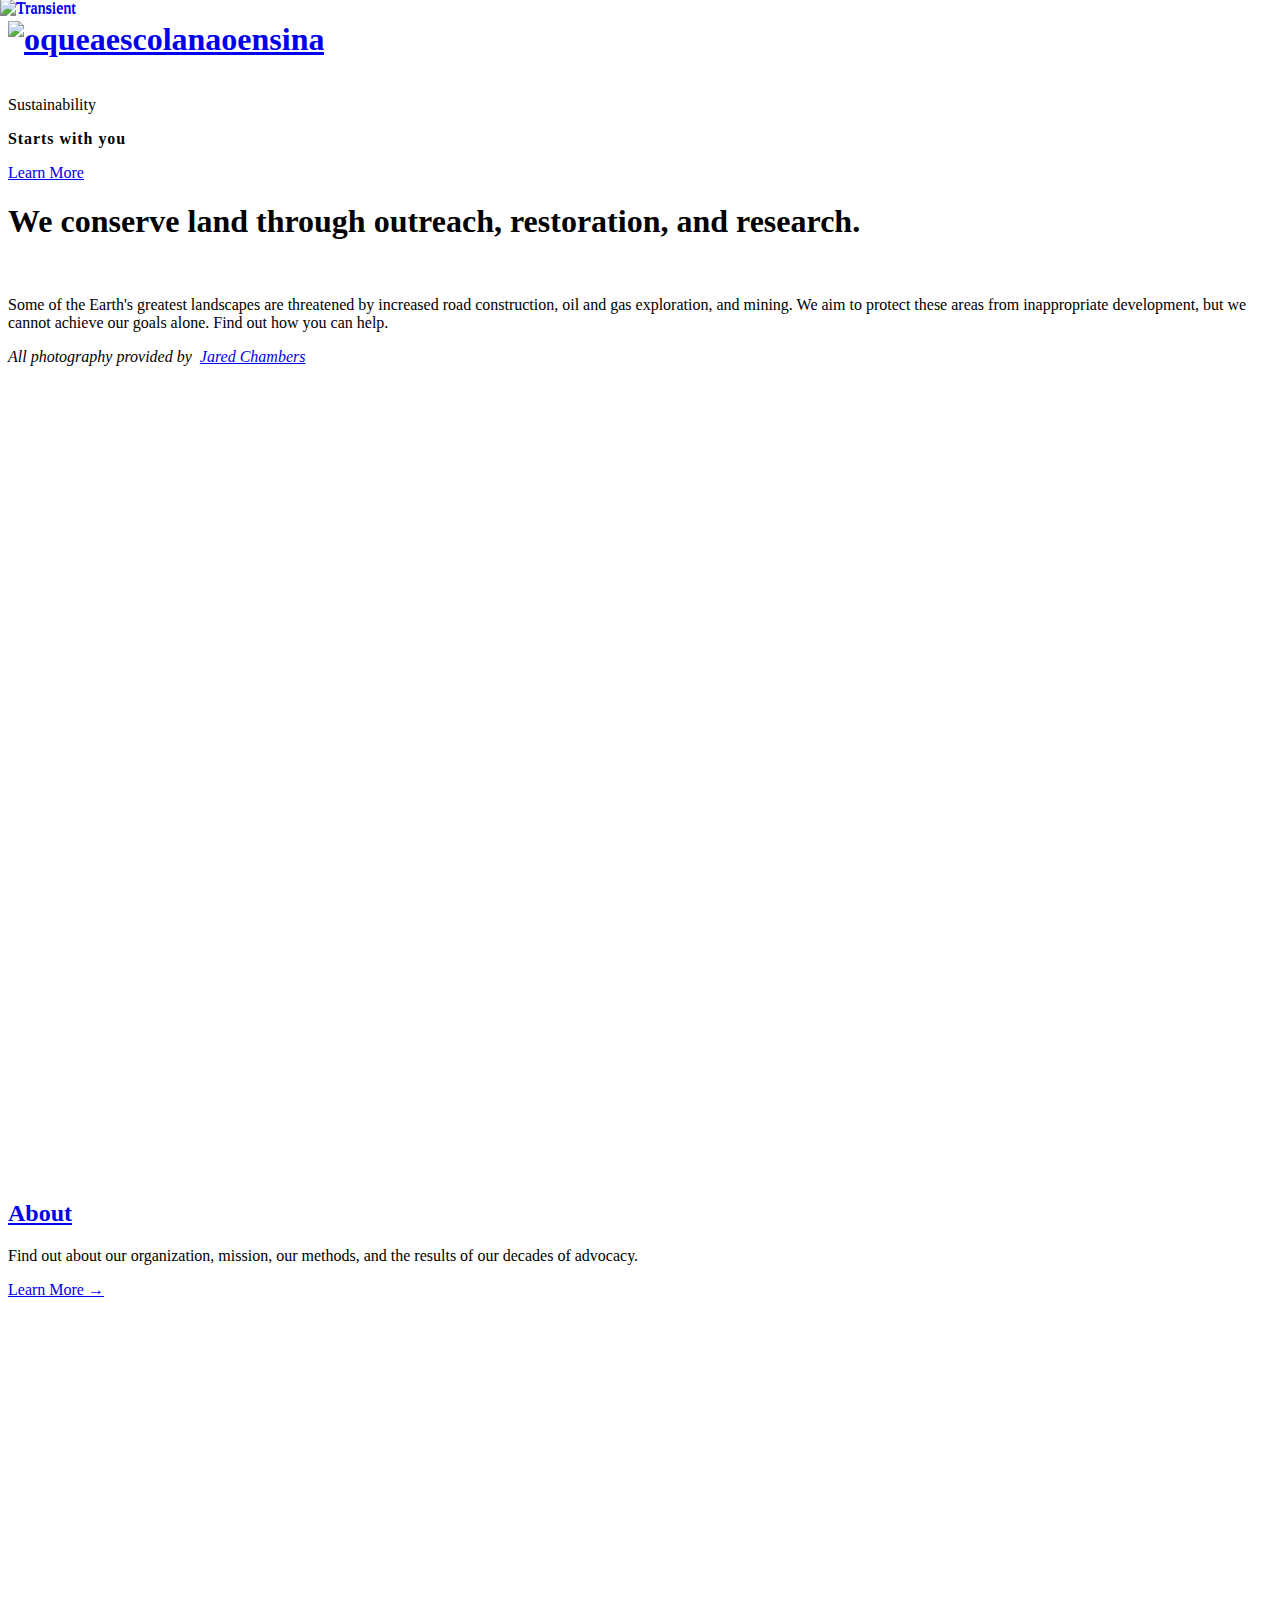
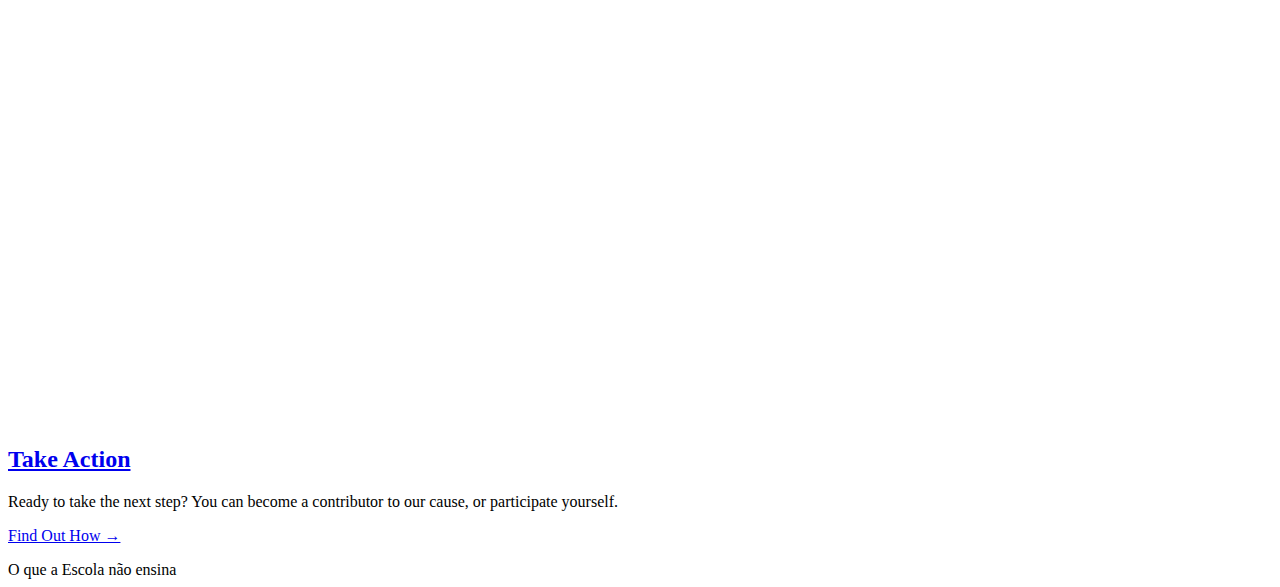
==== index.html @ 3d0750bb "fix: URL images" ====
<!DOCTYPE html>
<html>

<head>
  <meta http-equiv="Content-Type" content="text/html; charset=UTF-8">
  <meta http-equiv="X-UA-Compatible" content="IE=edge,chrome=1">
  <meta name="viewport" content="width=device-width, initial-scale=1">
  <base href=".">

  <title>O que a Escola não ensina</title>
  <link rel="shortcut icon" href="images/favicon.ico" type="image/x-icon">
  <link rel="icon" href="images/favicon.ico" type="image/x-icon">

  <link rel="canonical" href="https://oqueaescolanaoensina.github.io">
  <link rel="stylesheet" type="text/css" href="./css/main.css">
  <link rel="stylesheet" type="text/css" href="./css/fonts.css">
</head>

<body id="collection" class="transparent-header enable-nav-button nav-button-style-outline nav-button-corner-style-pill banner-button-style-solid banner-button-corner-style-pill
banner-slideshow-controls-arrows meta-priority-date hide-entry-author hide-list-entry-footer hide-blog-sidebar center-navigation--info
event-show-past-events event-thumbnails event-thumbnail-size-32-standard event-date-label event-list-show-cats event-list-date
event-list-time event-list-address event-icalgcal-links event-excerpts gallery-design-grid aspect-ratio-auto lightbox-style-light
gallery-navigation-bullets gallery-info-overlay-show-on-hover gallery-aspect-ratio-32-standard gallery-arrow-style-no-background
gallery-transitions-fade gallery-show-arrows gallery-auto-crop product-list-titles-under product-list-alignment-center product-item-size-11-square
product-image-auto-crop product-gallery-size-11-square show-product-price show-product-item-nav product-social-sharing newsletter-style-light
hide-opentable-icons opentable-style-dark small-button-style-solid small-button-shape-square medium-button-style-solid medium-button-shape-square
large-button-style-solid large-button-shape-square image-block-poster-text-alignment-center image-block-card-dynamic-font-sizing
image-block-card-content-position-center image-block-card-text-alignment-left image-block-overlap-dynamic-font-sizing image-block-overlap-content-position-center
image-block-overlap-text-alignment-left image-block-collage-dynamic-font-sizing image-block-collage-content-position-top
image-block-collage-text-alignment-left image-block-stack-dynamic-font-sizing image-block-stack-text-alignment-left button-style-solid
button-corner-style-square tweak-product-quick-view-button-style-floating tweak-product-quick-view-button-position-bottom
tweak-product-quick-view-lightbox-excerpt-display-truncate tweak-product-quick-view-lightbox-show-arrows tweak-product-quick-view-lightbox-show-close-button
tweak-product-quick-view-lightbox-controls-weight-light native-currency-code-usd collection-type-page collection-layout-default
collection homepage mobile-style-available has-banner-image general-page"
>
  <div id="sqs-signup-pill" class="-widget sqs-widget sqs-signup-pill">
    <div class="sqs-signup-pill-content">
      <div class="sqs-signup-pill-body">
        <a href="#" class="body-overlay"></a>
        <div class="sqs-announcement-bar-dropzone"></div>
        
        <div id="siteWrapper" class="clearfix">

          <header id="header" class="show-on-scroll" data-offset-el=".index-section" data-offset-behavior="bottom" role="banner">
            <div class="header-inner">
              <div id="logoWrapper" class="wrapper" data-content-field="site-title">

                <h1 id="logoImage">
                  <a href="./">
                    <img src="./images/logo.png" alt="oqueaescolanaoensina">
                  </a>
                </h1>

              </div>
            </div>
          </header>

          <div id="promotedGalleryWrapper" class="sqs-layout promoted-gallery-wrapper">
            <div class="row">
              <div class="col"></div>
            </div>
          </div>          <div class="banner-thumbnail-wrapper has-description" data-content-field="main-image" data-collection-id="52e175e7e4b03c845ac17314"
            data-edit-main-image="Banner" data-annotation-alignment="bottom left">

            <div class="color-overlay"></div>
            <div id="thumbnail" class="loading content-fill" style="overflow: hidden;"></div>

            <div class="desc-wrapper" data-collection-id="52e175e7e4b03c845ac17314">
              <p>Sustainability</p>
              <p>
                <strong data-shrink-original-size="68" style="letter-spacing: 0.0588235em;">Starts with you</strong>
              </p>
              <p>
                <a href="./what-we-do-oqueaescolanaoensina">Learn More</a>
              </p>
            </div>
          </div>

          <main id="page" role="main">
            <div id="content" class="main-content" data-content-field="main-content" data-edit-main-image="Banner">
              <div class="sqs-layout sqs-grid-12 columns-12">
                <div class="row sqs-row">
                  <div class="col sqs-col-12 span-12">
                    <div class="sqs-block html-block sqs-block-html" data-block-type="2" id="block-1">
                      <div class="sqs-block-content">
                        <h1 class="text-align-center">We conserve land through outreach, restoration, and research.</h1>
                      </div>
                    </div>
                    <div class="row sqs-row">
                      <div class="col sqs-col-2 span-2">
                        <div class="sqs-block spacer-block sqs-block-spacer sized vsize-1" data-block-type="21" id="block-8">
                          <div class="sqs-block-content">&nbsp;</div>
                        </div>
                      </div>
                      <div class="col sqs-col-8 span-8">
                        <div class="sqs-block html-block sqs-block-html" data-block-type="2" id="block-2">
                          <div class="sqs-block-content">
                            <p class="text-align-center">Some of the Earth's greatest landscapes are threatened by increased road construction, oil and
                              gas exploration, and mining. We aim to protect these areas from inappropriate development,
                              but we cannot achieve our goals alone. Find out how you can help.</p>
                            <p class="text-align-center">
                              <em>All photography provided by&nbsp;
                                <a target="_blank" href="http://jaredchambers.com/">Jared Chambers</a>
                              </em>
                            </p>
                          </div>
                        </div>
                      </div>
                      <div class="col sqs-col-2 span-2">
                        <div class="sqs-block spacer-block sqs-block-spacer sized vsize-1" data-block-type="21" id="block-3">
                          <div class="sqs-block-content">&nbsp;</div>
                        </div>
                      </div>
                    </div>
                    <div class="sqs-block spacer-block sqs-block-spacer" data-aspect-ratio="4.17910447761194" data-block-type="21"
                      id="block-7a56501d246aa7e7f24d">
                      <div class="sqs-block-content sqs-intrinsic" style="padding-bottom: 4.1791%;">&nbsp;</div>
                    </div>
                    <div class="row sqs-row">
                      <div class="col sqs-col-6 span-6">
                        <div class="sqs-block image-block sqs-block-image sqs-text-ready" data-block-type="5" id="block-4">
                          <div class="sqs-block-content">                            <div class="image-block-outer-wrapper layout-caption-below design-layout-inline">

                              <div class="intrinsic" style="max-width:1280.0px;">

                                <a href="./what-we-do-oqueaescolanaoensina">

                                  <div style="padding-bottom: 56.1719%; overflow: hidden;" class="image-block-wrapper   has-aspect-ratio" data-description=""
                                   >
                                    <img class="thumb-image loaded" data-src="./images/sample-1.jpeg"
                                      data-image="./images/sample-1.jpeg"
                                      data-image-dimensions="1280x719" data-image-focal-point="0.5,0.5" data-load="false" data-image-id="52ed63b1e4b04368c021b921"
                                      data-type="image" data-position-mode="standard" alt="Transient" src="./images/sample-1.jpeg"
                                      style="left: -0.00920174%; top: 0%; width: 100.018%; height: 100%; position: absolute;"
                                      data-image-resolution="500w">
                                  </div>

                                </a>

                              </div>

                            </div>
                          </div>
                        </div>
                        <div class="sqs-block html-block sqs-block-html" data-block-type="2" id="block-5">
                          <div class="sqs-block-content">
                            <h2 class="text-align-center">
                              <a href="./about-us-oqueaescolanaoensina">About</a>
                            </h2>
                            <p class="text-align-center">Find out about our organization, mission, our&nbsp;methods, and the results of our decades of
                              advocacy.</p>
                            <p class="text-align-center">
                              <a href="./about-us-oqueaescolanaoensina">Learn More&nbsp;→</a>
                            </p>
                          </div>
                        </div>
                      </div>
                      <div class="col sqs-col-6 span-6">
                        <div class="sqs-block image-block sqs-block-image sqs-text-ready" data-block-type="5" id="block-6">
                          <div class="sqs-block-content">                            <div class="image-block-outer-wrapper layout-caption-below design-layout-inline">

                              <div class="intrinsic" style="max-width:1280.0px;">

                                <a href="./take-action-oqueaescolanaoensina">

                                  <div style="padding-bottom: 56.25%; overflow: hidden;" class="image-block-wrapper   has-aspect-ratio" data-description=""
                                   >
                                    <img class="thumb-image loaded" data-src="./images/sample-2.jpg"
                                      data-image="./images/sample-2.jpg"
                                      data-image-dimensions="1280x720" data-image-focal-point="0.5,0.5" data-load="false" data-image-id="52ed63dae4b002e453efcdde"
                                      data-type="image" data-position-mode="standard" alt="Transient" src="./images/sample-2.jpg"
                                      style="left: 0%; top: -0.0603282%; width: 100%; height: 100.121%; position: absolute;"
                                      data-image-resolution="500w">
                                  </div>

                                </a>
                              </div>

                            </div>
                          </div>
                        </div>
                        <div class="sqs-block html-block sqs-block-html" data-block-type="2" id="block-7">
                          <div class="sqs-block-content">
                            <h2 class="text-align-center">
                              <a href="./take-action-oqueaescolanaoensina">Take Action</a>
                            </h2>
                            <p class="text-align-center">Ready to take the next step? You can&nbsp;become a contributor to our cause, or participate yourself.</p>
                            <p
                              class="text-align-center">
                              <a href="./take-action-oqueaescolanaoensina">Find Out How&nbsp;→</a>
                              </p>
                          </div>
                        </div>
                      </div>
                    </div>
                  </div>
                </div>
              </div>
            </div>
          </main>

          <footer id="footer" role="contentinfo">
            <div class="footer-inner">
              <div id="siteInfo">
                <span class="site-address">O que a Escola não ensina</span>
              </div>
            </div>
          </footer>

        </div>
</body>
</html>
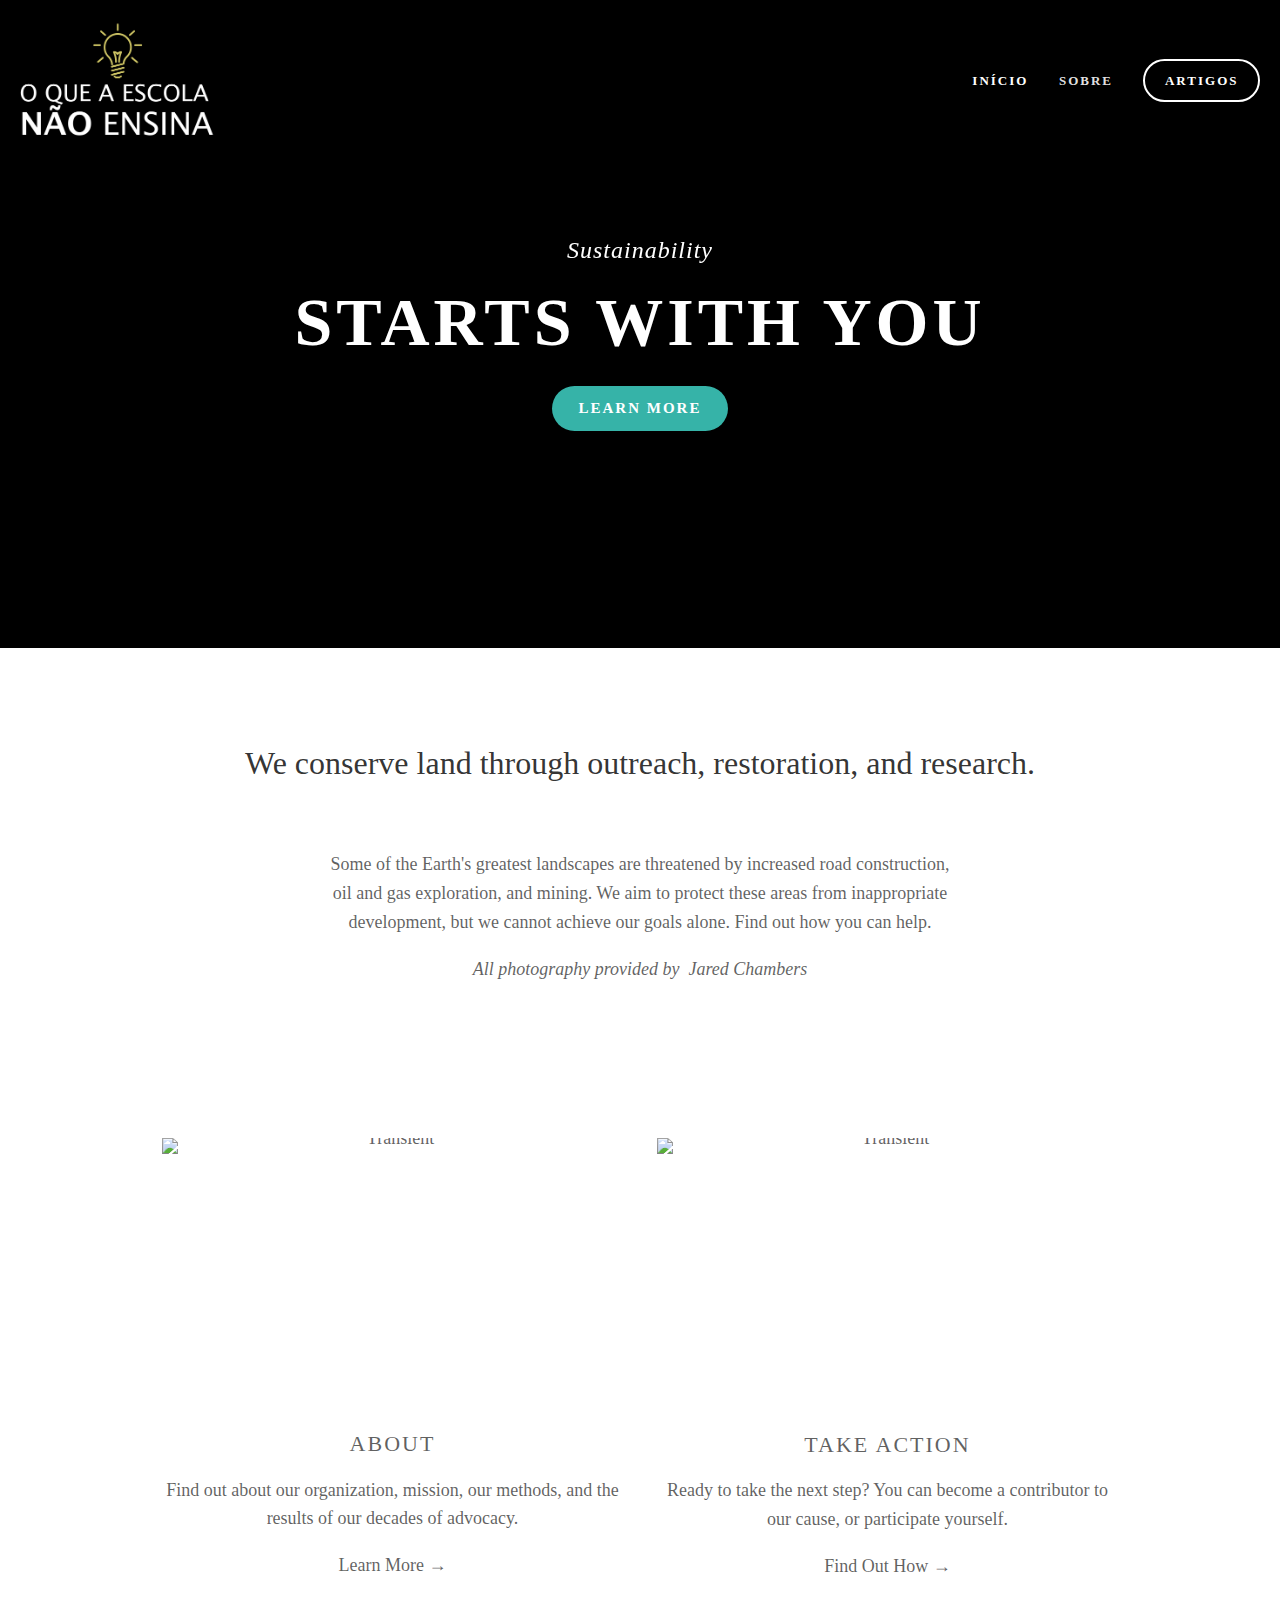
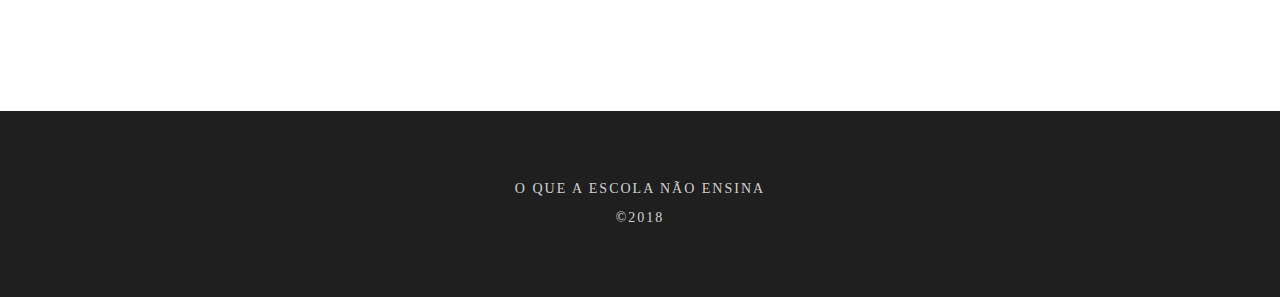
==== commit 0d542b92: "feature: new page "sobre"" ====
--- a/index.html
+++ b/index.html
@@ -14,6 +14,7 @@
   <link rel="canonical" href="https://oqueaescolanaoensina.github.io">
   <link rel="stylesheet" type="text/css" href="./css/main.css">
   <link rel="stylesheet" type="text/css" href="./css/fonts.css">
+  <style>#banner {background-image: url(./images/header-banner-home.jpeg)}</style>
 </head>
 
 <body id="collection" class="transparent-header enable-nav-button nav-button-style-outline nav-button-corner-style-pill banner-button-style-solid banner-button-corner-style-pill
@@ -50,7 +51,37 @@
                     <img src="./images/logo.png" alt="oqueaescolanaoensina">
                   </a>
                 </h1>
-
+              </div>
+              <div class="mobile-nav-toggle">
+                <div class="top-bar"></div>
+                <div class="middle-bar"></div>
+                <div class="bottom-bar"></div>
+              </div>
+              <div id="headerNav">
+                <div id="mainNavWrapper" class="nav-wrapper" data-content-field="navigation-mainNav">
+                  <nav id="mainNavigation" data-content-field="navigation-mainNav">
+                    <div class="collection active homepage">
+                      <a href="/">
+                        Início
+                      </a>
+                    </div>
+                    <div class="collection">
+                      <a href="/sobre.html">
+                        Sobre
+                      </a>
+                    </div>
+                    <div class="collection">
+                      <a href="/artigos.html">
+                        Artigos
+                      </a>
+                    </div>
+                  </nav>
+                </div>
+                <style>
+                  .mobile-nav-toggle-label {
+                    display: inline-block !important;
+                  }
+                </style>
               </div>
             </div>
           </header>
@@ -59,11 +90,12 @@
             <div class="row">
               <div class="col"></div>
             </div>
-          </div>          <div class="banner-thumbnail-wrapper has-description" data-content-field="main-image" data-collection-id="52e175e7e4b03c845ac17314"
+          </div>
+          <div class="banner-wrapper has-description" data-content-field="main-image" data-collection-id="52e175e7e4b03c845ac17314"
             data-edit-main-image="Banner" data-annotation-alignment="bottom left">
 
             <div class="color-overlay"></div>
-            <div id="thumbnail" class="loading content-fill" style="overflow: hidden;"></div>
+            <div id="banner" class="loading content-fill" style="overflow: hidden;"></div>
 
             <div class="desc-wrapper" data-collection-id="52e175e7e4b03c845ac17314">
               <p>Sustainability</p>
@@ -203,6 +235,7 @@
             <div class="footer-inner">
               <div id="siteInfo">
                 <span class="site-address">O que a Escola não ensina</span>
+                <div>©2018</div>
               </div>
             </div>
           </footer>
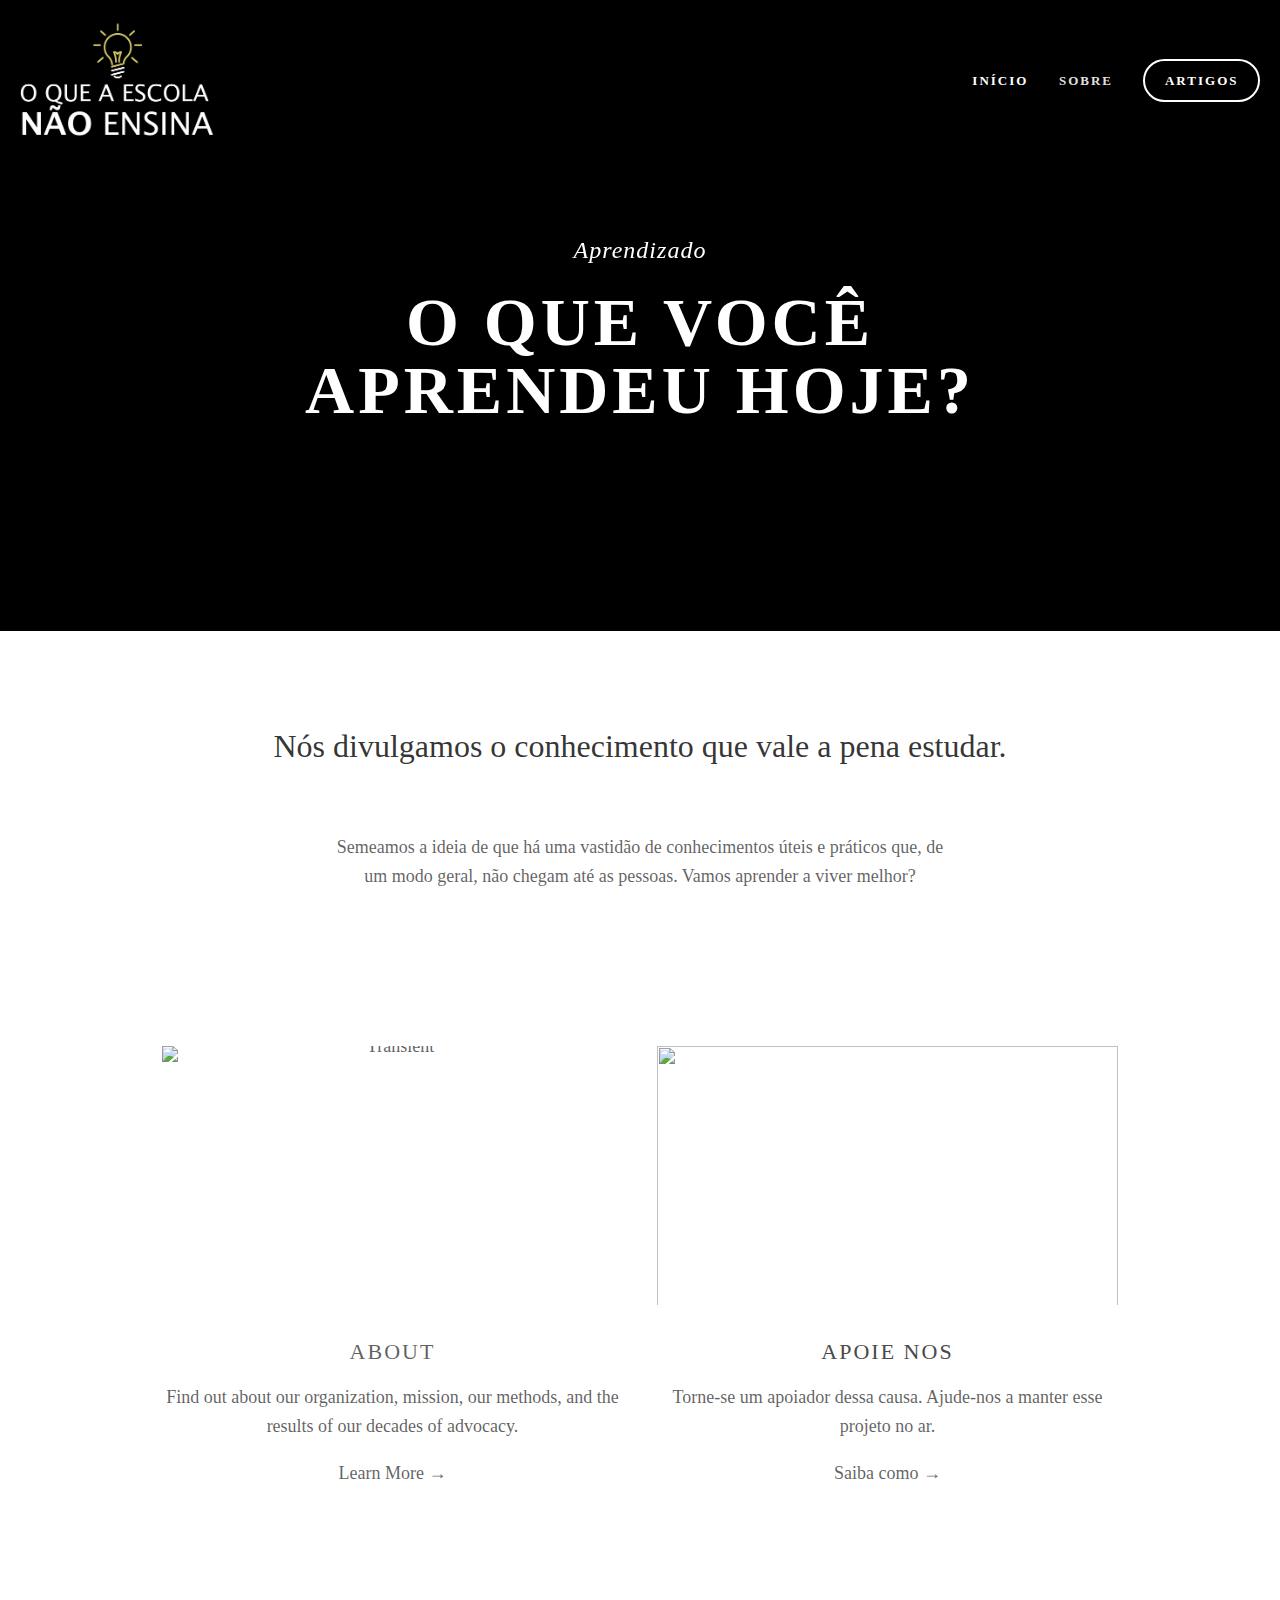
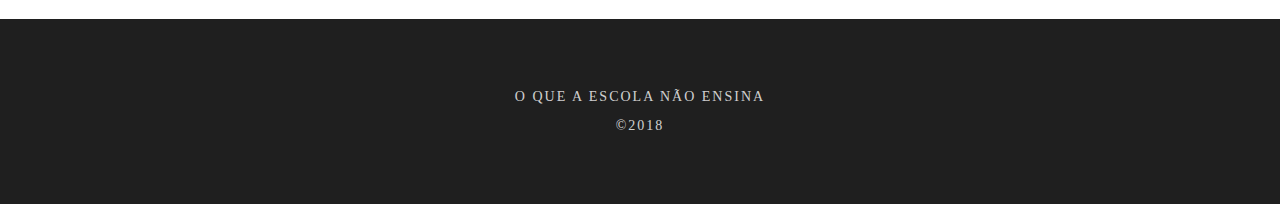
==== commit f14a6070: "improvements" ====
--- a/index.html
+++ b/index.html
@@ -52,11 +52,6 @@
                   </a>
                 </h1>
               </div>
-              <div class="mobile-nav-toggle">
-                <div class="top-bar"></div>
-                <div class="middle-bar"></div>
-                <div class="bottom-bar"></div>
-              </div>
               <div id="headerNav">
                 <div id="mainNavWrapper" class="nav-wrapper" data-content-field="navigation-mainNav">
                   <nav id="mainNavigation" data-content-field="navigation-mainNav">
@@ -77,11 +72,6 @@
                     </div>
                   </nav>
                 </div>
-                <style>
-                  .mobile-nav-toggle-label {
-                    display: inline-block !important;
-                  }
-                </style>
               </div>
             </div>
           </header>
@@ -98,12 +88,9 @@
             <div id="banner" class="loading content-fill" style="overflow: hidden;"></div>
 
             <div class="desc-wrapper" data-collection-id="52e175e7e4b03c845ac17314">
-              <p>Sustainability</p>
+              <p>Aprendizado</p>
               <p>
-                <strong data-shrink-original-size="68" style="letter-spacing: 0.0588235em;">Starts with you</strong>
-              </p>
-              <p>
-                <a href="./what-we-do-oqueaescolanaoensina">Learn More</a>
+                <strong style="letter-spacing: 0.0588235em;">O que você aprendeu hoje?</strong>
               </p>
             </div>
           </div>
@@ -115,7 +102,7 @@
                   <div class="col sqs-col-12 span-12">
                     <div class="sqs-block html-block sqs-block-html" data-block-type="2" id="block-1">
                       <div class="sqs-block-content">
-                        <h1 class="text-align-center">We conserve land through outreach, restoration, and research.</h1>
+                        <h1 class="text-align-center">Nós divulgamos o conhecimento que vale a pena estudar.</h1>
                       </div>
                     </div>
                     <div class="row sqs-row">
@@ -127,14 +114,8 @@
                       <div class="col sqs-col-8 span-8">
                         <div class="sqs-block html-block sqs-block-html" data-block-type="2" id="block-2">
                           <div class="sqs-block-content">
-                            <p class="text-align-center">Some of the Earth's greatest landscapes are threatened by increased road construction, oil and
-                              gas exploration, and mining. We aim to protect these areas from inappropriate development,
-                              but we cannot achieve our goals alone. Find out how you can help.</p>
-                            <p class="text-align-center">
-                              <em>All photography provided by&nbsp;
-                                <a target="_blank" href="http://jaredchambers.com/">Jared Chambers</a>
-                              </em>
-                            </p>
+                            <p class="text-align-center">Semeamos a ideia de que há uma vastidão de conhecimentos úteis e práticos que, de um modo geral, não chegam até as pessoas.
+                            Vamos aprender a viver melhor?</p>
                           </div>
                         </div>
                       </div>
@@ -193,16 +174,10 @@
 
                               <div class="intrinsic" style="max-width:1280.0px;">
 
-                                <a href="./take-action-oqueaescolanaoensina">
-
-                                  <div style="padding-bottom: 56.25%; overflow: hidden;" class="image-block-wrapper   has-aspect-ratio" data-description=""
-                                   >
-                                    <img class="thumb-image loaded" data-src="./images/sample-2.jpg"
-                                      data-image="./images/sample-2.jpg"
-                                      data-image-dimensions="1280x720" data-image-focal-point="0.5,0.5" data-load="false" data-image-id="52ed63dae4b002e453efcdde"
-                                      data-type="image" data-position-mode="standard" alt="Transient" src="./images/sample-2.jpg"
-                                      style="left: 0%; top: -0.0603282%; width: 100%; height: 100.121%; position: absolute;"
-                                      data-image-resolution="500w">
+                                <a href="https://benfeitoria.com/oqueaescolanaoensina" target="_blank">
+
+                                  <div style="padding-bottom: 56.25%; overflow: hidden;" class="image-block-wrapper has-aspect-ratio" data-description="">
+                                    <img class="thumb-image loaded" src="./images/home-support-us.jpg" style="left: 0%; top: -0.0603282%; width: 100%; height: 100.121%; position: absolute;">
                                   </div>
 
                                 </a>
@@ -213,13 +188,10 @@
                         </div>
                         <div class="sqs-block html-block sqs-block-html" data-block-type="2" id="block-7">
                           <div class="sqs-block-content">
-                            <h2 class="text-align-center">
-                              <a href="./take-action-oqueaescolanaoensina">Take Action</a>
-                            </h2>
-                            <p class="text-align-center">Ready to take the next step? You can&nbsp;become a contributor to our cause, or participate yourself.</p>
-                            <p
-                              class="text-align-center">
-                              <a href="./take-action-oqueaescolanaoensina">Find Out How&nbsp;→</a>
+                            <h2 class="text-align-center">Apoie nos</h2>
+                            <p class="text-align-center">Torne-se um apoiador dessa causa. Ajude-nos a manter esse projeto no ar.</p>
+                            <p class="text-align-center">
+                              <a href="./take-action-oqueaescolanaoensina">Saiba como&nbsp;→</a>
                               </p>
                           </div>
                         </div>
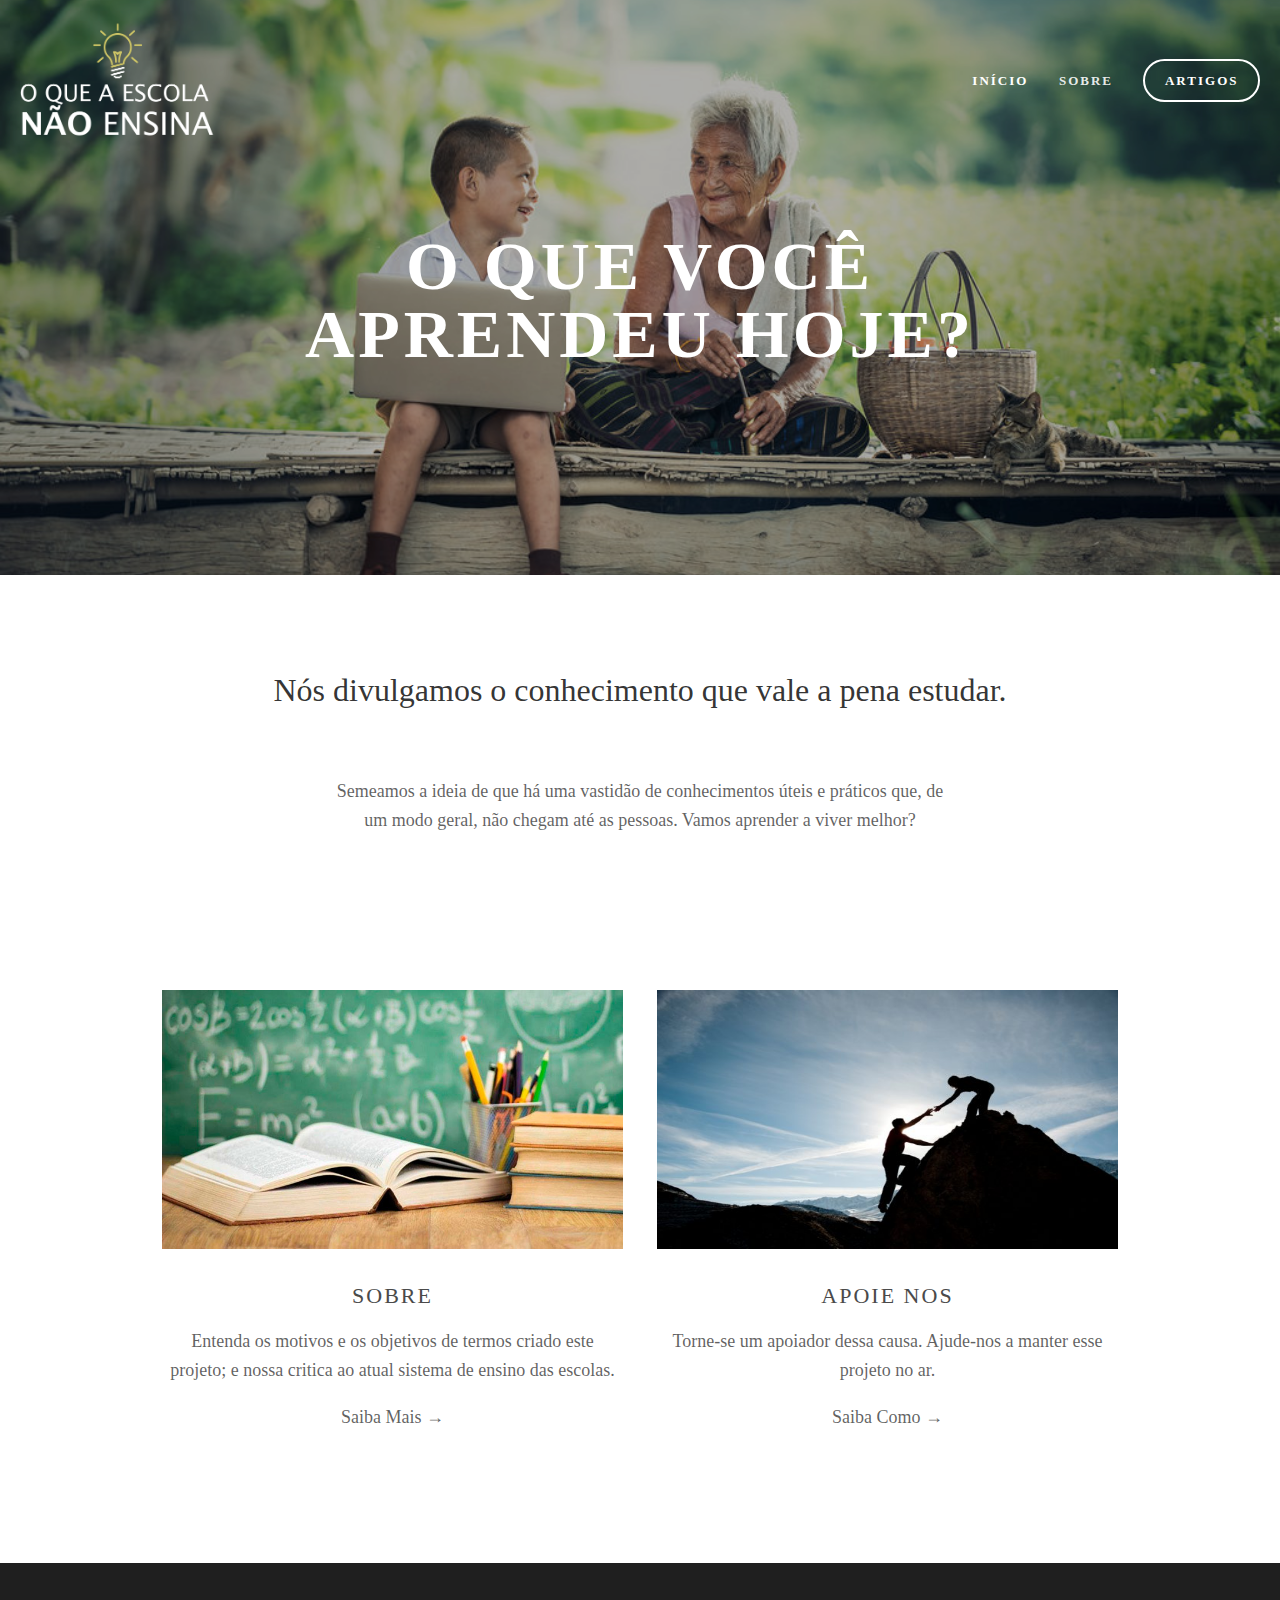
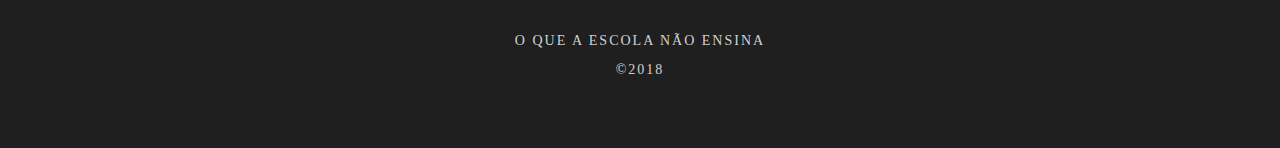
==== commit 04cde901: "little improvements" ====
--- a/index.html
+++ b/index.html
@@ -47,7 +47,7 @@
               <div id="logoWrapper" class="wrapper" data-content-field="site-title">
 
                 <h1 id="logoImage">
-                  <a href="./">
+                  <a href="#">
                     <img src="./images/logo.png" alt="oqueaescolanaoensina">
                   </a>
                 </h1>
@@ -81,14 +81,12 @@
               <div class="col"></div>
             </div>
           </div>
-          <div class="banner-wrapper has-description" data-content-field="main-image" data-collection-id="52e175e7e4b03c845ac17314"
-            data-edit-main-image="Banner" data-annotation-alignment="bottom left">
+          <div class="banner-wrapper has-description" data-content-field="main-image">
 
             <div class="color-overlay"></div>
             <div id="banner" class="loading content-fill" style="overflow: hidden;"></div>
 
-            <div class="desc-wrapper" data-collection-id="52e175e7e4b03c845ac17314">
-              <p>Aprendizado</p>
+            <div class="desc-wrapper">
               <p>
                 <strong style="letter-spacing: 0.0588235em;">O que você aprendeu hoje?</strong>
               </p>
@@ -157,13 +155,10 @@
                         </div>
                         <div class="sqs-block html-block sqs-block-html" data-block-type="2" id="block-5">
                           <div class="sqs-block-content">
-                            <h2 class="text-align-center">
-                              <a href="./about-us-oqueaescolanaoensina">About</a>
-                            </h2>
-                            <p class="text-align-center">Find out about our organization, mission, our&nbsp;methods, and the results of our decades of
-                              advocacy.</p>
+                            <h2 class="text-align-center">Sobre</h2>
+                            <p class="text-align-center">Entenda os motivos e os objetivos de termos criado este projeto; e nossa critica ao atual sistema de ensino das escolas.</p>
                             <p class="text-align-center">
-                              <a href="./about-us-oqueaescolanaoensina">Learn More&nbsp;→</a>
+                              <a href="./sobre.html">Saiba Mais&nbsp;→</a>
                             </p>
                           </div>
                         </div>
@@ -191,7 +186,7 @@
                             <h2 class="text-align-center">Apoie nos</h2>
                             <p class="text-align-center">Torne-se um apoiador dessa causa. Ajude-nos a manter esse projeto no ar.</p>
                             <p class="text-align-center">
-                              <a href="./take-action-oqueaescolanaoensina">Saiba como&nbsp;→</a>
+                              <a href="./take-action-oqueaescolanaoensina">Saiba Como&nbsp;→</a>
                               </p>
                           </div>
                         </div>
